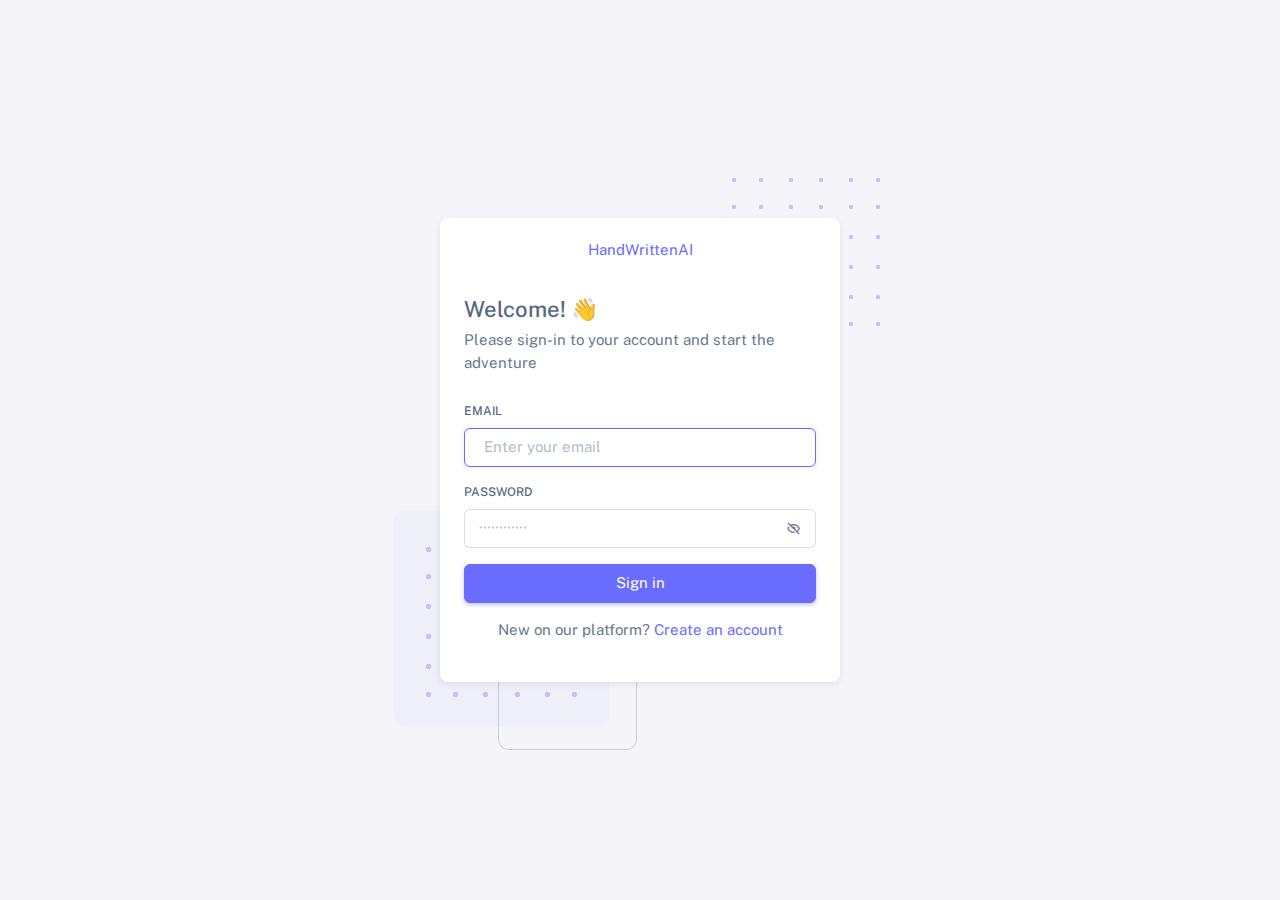
==== login.html @ 392e5a94 "first commit" ====
<!DOCTYPE html>

<!-- =========================================================
* Sneat - Bootstrap 5 HTML Admin Template - Pro | v1.0.0
==============================================================

* Product Page: https://themeselection.com/products/sneat-bootstrap-html-admin-template/
* Created by: ThemeSelection
* License: You must have a valid license purchased in order to legally use the theme for your project.
* Copyright ThemeSelection (https://themeselection.com)

=========================================================
 -->
<!-- beautify ignore:start -->
<html
  lang="en"
  class="light-style customizer-hide"
  dir="ltr"
  data-theme="theme-default"
  data-assets-path="../assets/"
  data-template="vertical-menu-template-free"
>
  <head>
    <meta charset="utf-8" />
    <meta
      name="viewport"
      content="width=device-width, initial-scale=1.0, user-scalable=no, minimum-scale=1.0, maximum-scale=1.0"
    />

    <title>Login Basic - Pages | Sneat - Bootstrap 5 HTML Admin Template - Pro</title>

    <meta name="description" content="" />

    <!-- Favicon -->
    <link rel="icon" type="image/x-icon" href="../assets/img/favicon/favicon.ico" />

    <!-- Fonts -->
    <link rel="preconnect" href="https://fonts.googleapis.com" />
    <link rel="preconnect" href="https://fonts.gstatic.com" crossorigin />
    <link
      href="https://fonts.googleapis.com/css2?family=Public+Sans:ital,wght@0,300;0,400;0,500;0,600;0,700;1,300;1,400;1,500;1,600;1,700&display=swap"
      rel="stylesheet"
    />

    <!-- Icons. Uncomment required icon fonts -->
    <link rel="stylesheet" href="/assets/boxicons.css" />

    <!-- Core CSS -->
    <link rel="stylesheet" href="/assets/core.css" class="template-customizer-core-css" />
    <link rel="stylesheet" href="/assets/theme-default.css" class="template-customizer-theme-css" />
    <link rel="stylesheet" href="/assets/demo.css" />

    <!-- Vendors CSS -->
    <link rel="stylesheet" href="/assets/perfect-scrollbar.css" />

    <!-- Page CSS -->
    <!-- Page -->
    <link rel="stylesheet" href="/assets/page-auth.css" />
    <!-- Helpers -->
    <script src="/js/helpers.js"></script>

    <!--! Template customizer & Theme config files MUST be included after core stylesheets and helpers.js in the <head> section -->
    <!--? Config:  Mandatory theme config file contain global vars & default theme options, Set your preferred theme option in this file.  -->
    <script src="/js/config.js"></script>
  </head>

  <body>
    <!-- Content -->

    <div class="container-xxl">
      <div class="authentication-wrapper authentication-basic container-p-y">
        <div class="authentication-inner">
          <!-- Register -->
          <div class="card">
            <div class="card-body">
              <!-- Logo -->
              <div class="app-brand justify-content-center">
                <a href="/index.html" class="app-brand-link gap-2">
                  <span>HandWrittenAI</span>
                </a>
              </div>
              <!-- /Logo -->
              <h4 class="mb-2">Welcome! 👋</h4>
              <p class="mb-4">Please sign-in to your account and start the adventure</p>

              <form id="formAuthentication" class="mb-3" action="index.html" method="POST">
                <div class="mb-3">
                  <label for="email" class="form-label">Email</label>
                  <input
                    type="text"
                    class="form-control"
                    id="email"
                    name="email-username"
                    placeholder="Enter your email"
                    autofocus
                  />
                </div>
                <div class="mb-3 form-password-toggle">
                  <div class="d-flex justify-content-between">
                    <label class="form-label" for="password">Password</label>
                  </div>
                  <div class="input-group input-group-merge">
                    <input
                      type="password"
                      id="password"
                      class="form-control"
                      name="password"
                      placeholder="&#xb7;&#xb7;&#xb7;&#xb7;&#xb7;&#xb7;&#xb7;&#xb7;&#xb7;&#xb7;&#xb7;&#xb7;"
                      aria-describedby="password"
                    />
                    <span class="input-group-text cursor-pointer"><i class="bx bx-hide"></i></span>
                  </div>
                </div>
                <div class="mb-3">
                  <button class="btn btn-primary d-grid w-100" type="submit">Sign in</button>
                </div>
              </form>

              <p class="text-center">
                <span>New on our platform?</span>
                <a href="/signup.html">
                  <span>Create an account</span>
                </a>
              </p>
            </div>
          </div>
          <!-- /Register -->
        </div>
      </div>
    </div>

    <!-- / Content -->


    <!-- Core JS -->
    <!-- build:js assets/vendor/js/core.js -->
    <script src="/js/jquery.js"></script>
    <script src="/js/popper.js"></script>
    <script src="/js/bootstrap.js"></script>
    <script src="/js/perfect-scrollbar.js"></script>

    <script src="/js/menu.js"></script>
    <!-- endbuild -->

    <!-- Vendors JS -->

    <!-- Main JS -->
    <script src="/js/main.js"></script>

    <!-- Page JS -->

    <!-- Place this tag in your head or just before your close body tag. -->
    <script async defer src="https://buttons.github.io/buttons.js"></script>
  </body>
</html>
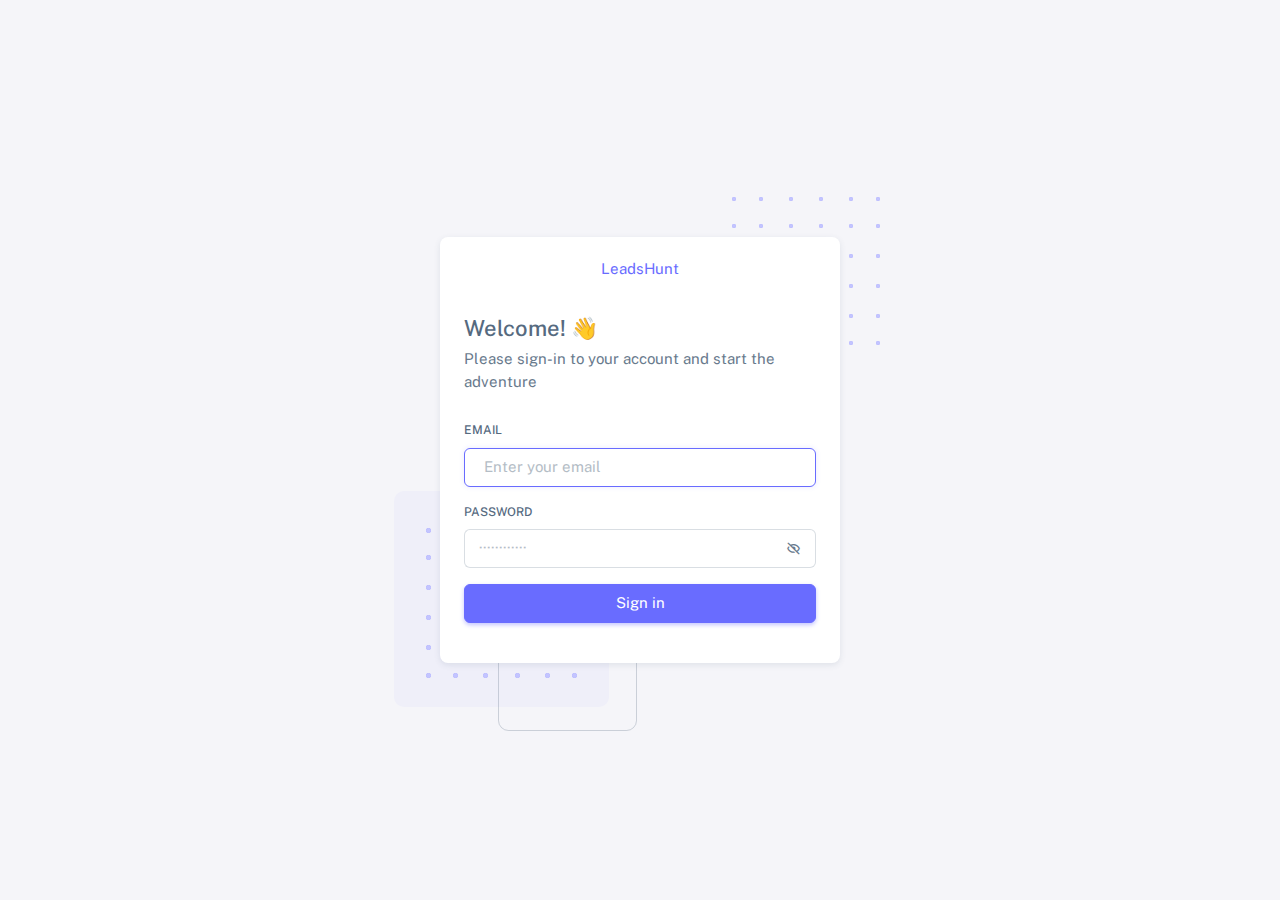
==== commit ac910654: "Landing terminada" ====
--- a/login.html
+++ b/login.html
@@ -76,7 +76,7 @@
               <!-- Logo -->
               <div class="app-brand justify-content-center">
                 <a href="/index.html" class="app-brand-link gap-2">
-                  <span>HandWrittenAI</span>
+                  <span>LeadsHunt</span>
                 </a>
               </div>
               <!-- /Logo -->
@@ -115,13 +115,6 @@
                   <button class="btn btn-primary d-grid w-100" type="submit">Sign in</button>
                 </div>
               </form>
-
-              <p class="text-center">
-                <span>New on our platform?</span>
-                <a href="/signup.html">
-                  <span>Create an account</span>
-                </a>
-              </p>
             </div>
           </div>
           <!-- /Register -->
